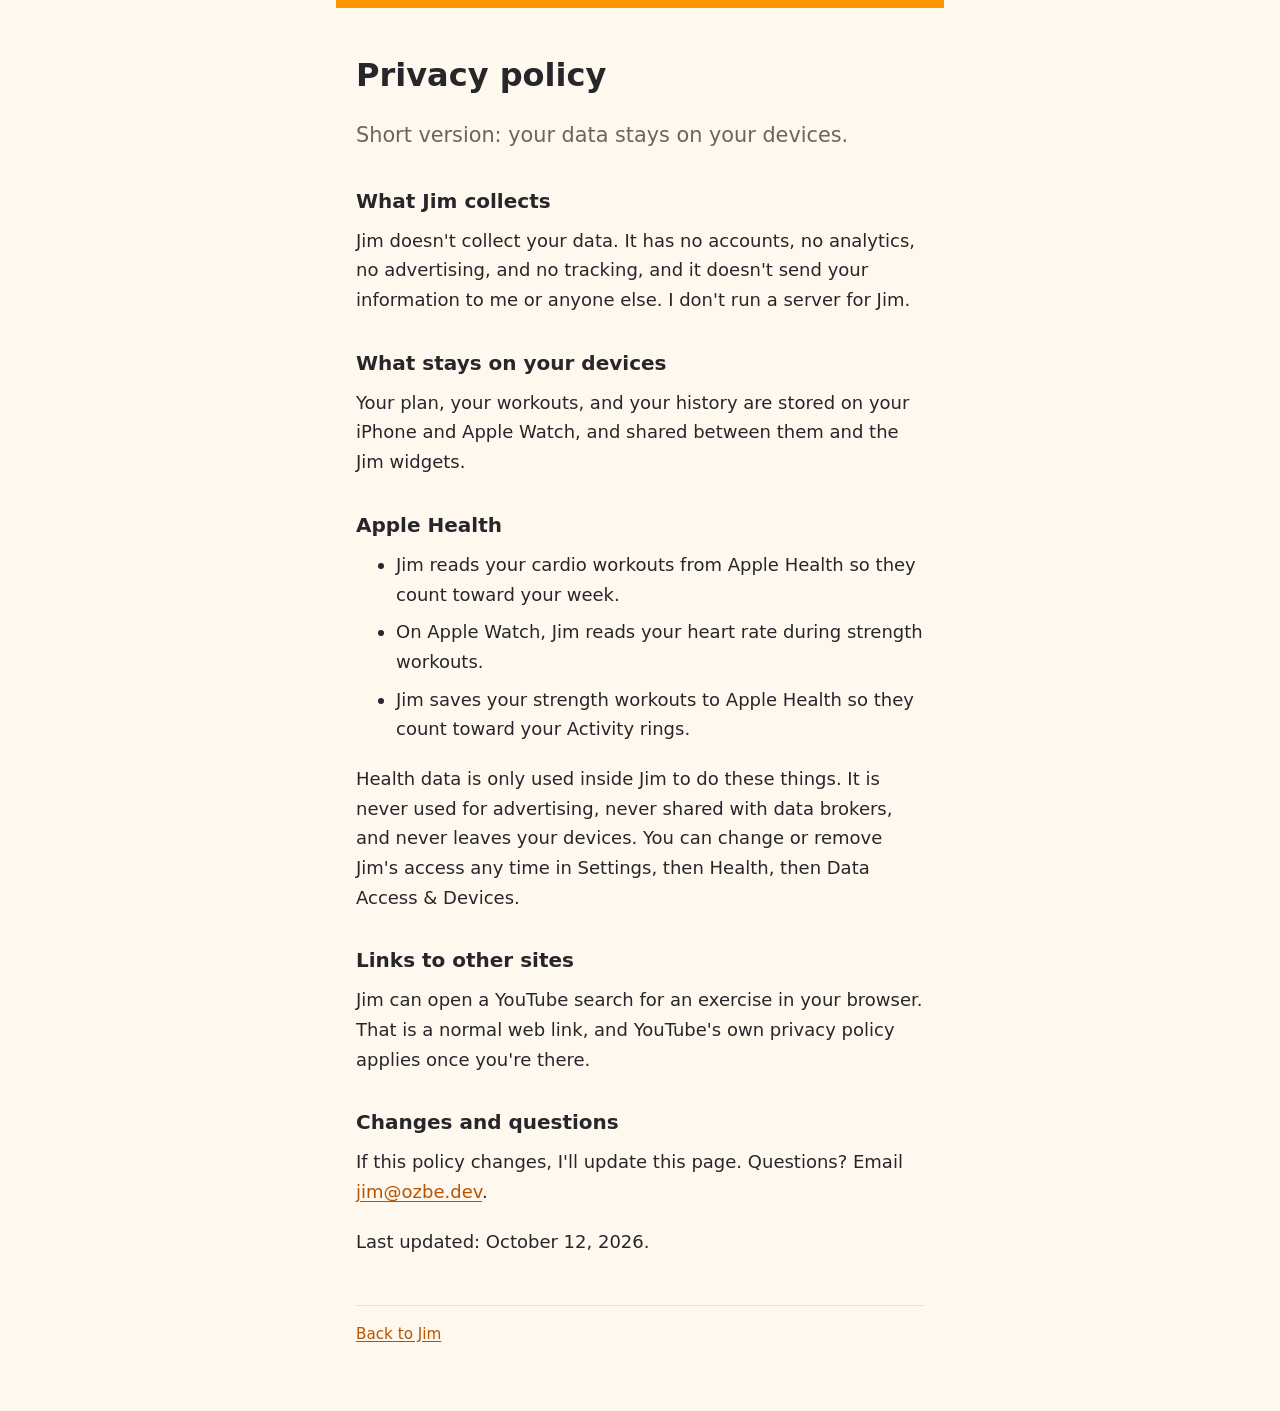
==== privacy/index.html @ 7c44f8ca "Add Jim site: home, support and privacy policy Claude-Session: https://claude.ai/code/session_01GT8V" ====
<!doctype html>
<html lang="en">
<head>
  <meta charset="utf-8">
  <meta name="viewport" content="width=device-width, initial-scale=1">
  <title>Jim Privacy Policy</title>
  <meta name="description" content="What Jim does and doesn't do with your data.">
  <meta property="og:site_name" content="Jim">
  <meta property="og:title" content="Jim Privacy Policy">
  <meta property="og:description" content="What Jim does and doesn't do with your data.">
  <link rel="icon" href="../icon.png">
  <link rel="stylesheet" href="../style.css">
</head>
<body>
  <main>
    <h1>Privacy policy</h1>
    <p class="lede">Short version: your data stays on your devices.</p>
    <h2>What Jim collects</h2>
    <p>Jim doesn't collect your data. It has no accounts, no analytics, no advertising, and no tracking, and it doesn't send your information to me or anyone else. I don't run a server for Jim.</p>
    <h2>What stays on your devices</h2>
    <p>Your plan, your workouts, and your history are stored on your iPhone and Apple Watch, and shared between them and the Jim widgets.</p>
    <h2>Apple Health</h2>
    <ul>
      <li>Jim reads your cardio workouts from Apple Health so they count toward your week.</li>
      <li>On Apple Watch, Jim reads your heart rate during strength workouts.</li>
      <li>Jim saves your strength workouts to Apple Health so they count toward your Activity rings.</li>
    </ul>
    <p>Health data is only used inside Jim to do these things. It is never used for advertising, never shared with data brokers, and never leaves your devices. You can change or remove Jim's access any time in Settings, then Health, then Data Access &amp; Devices.</p>
    <h2>Links to other sites</h2>
    <p>Jim can open a YouTube search for an exercise in your browser. That is a normal web link, and YouTube's own privacy policy applies once you're there.</p>
    <h2>Changes and questions</h2>
    <p>If this policy changes, I'll update this page. Questions? Email <a href="mailto:jim@ozbe.dev">jim@ozbe.dev</a>.</p>
    <p>Last updated: October 12, 2026.</p>
    <footer><a href="../">Back to Jim</a></footer>
  </main>
</body>
</html>
---- style.css ----
:root {
  color-scheme: light dark;
  --bg: #fff8ee;
  --fg: #26262b;
  --muted: #6b6560;
  --link: #b85400;
  --accent: #ff9500;
  --rule: #ecdfcb;
}
@media (prefers-color-scheme: dark) {
  :root {
    --bg: #1f1f24;
    --fg: #f6efe4;
    --muted: #a8a29a;
    --link: #ff9f0a;
    --rule: #34343b;
  }
}
* { box-sizing: border-box; }
body {
  margin: 0;
  background: var(--bg);
  color: var(--fg);
  font: 1.125rem/1.65 ui-rounded, "SF Pro Rounded", -apple-system, system-ui, sans-serif;
  -webkit-text-size-adjust: 100%;
}
main { max-width: 38rem; margin: 0 auto; padding: 3rem 1.25rem 4rem; border-top: .5rem solid var(--accent); }
h1 { font-size: 2rem; line-height: 1.2; margin: 0 0 1.5rem; }
h2 { font-size: 1.25rem; margin: 2rem 0 .5rem; }
p, ul { margin: 0 0 1.25rem; }
li { margin-bottom: .5rem; }
a { color: var(--link); text-underline-offset: .15em; }
.icon { width: 5rem; height: 5rem; border-radius: 22%; display: block; margin-bottom: 1.25rem; }
.lede { font-size: 1.3rem; color: var(--muted); }
footer { margin-top: 3rem; padding-top: 1rem; border-top: 1px solid var(--rule); color: var(--muted); font-size: .95rem; }
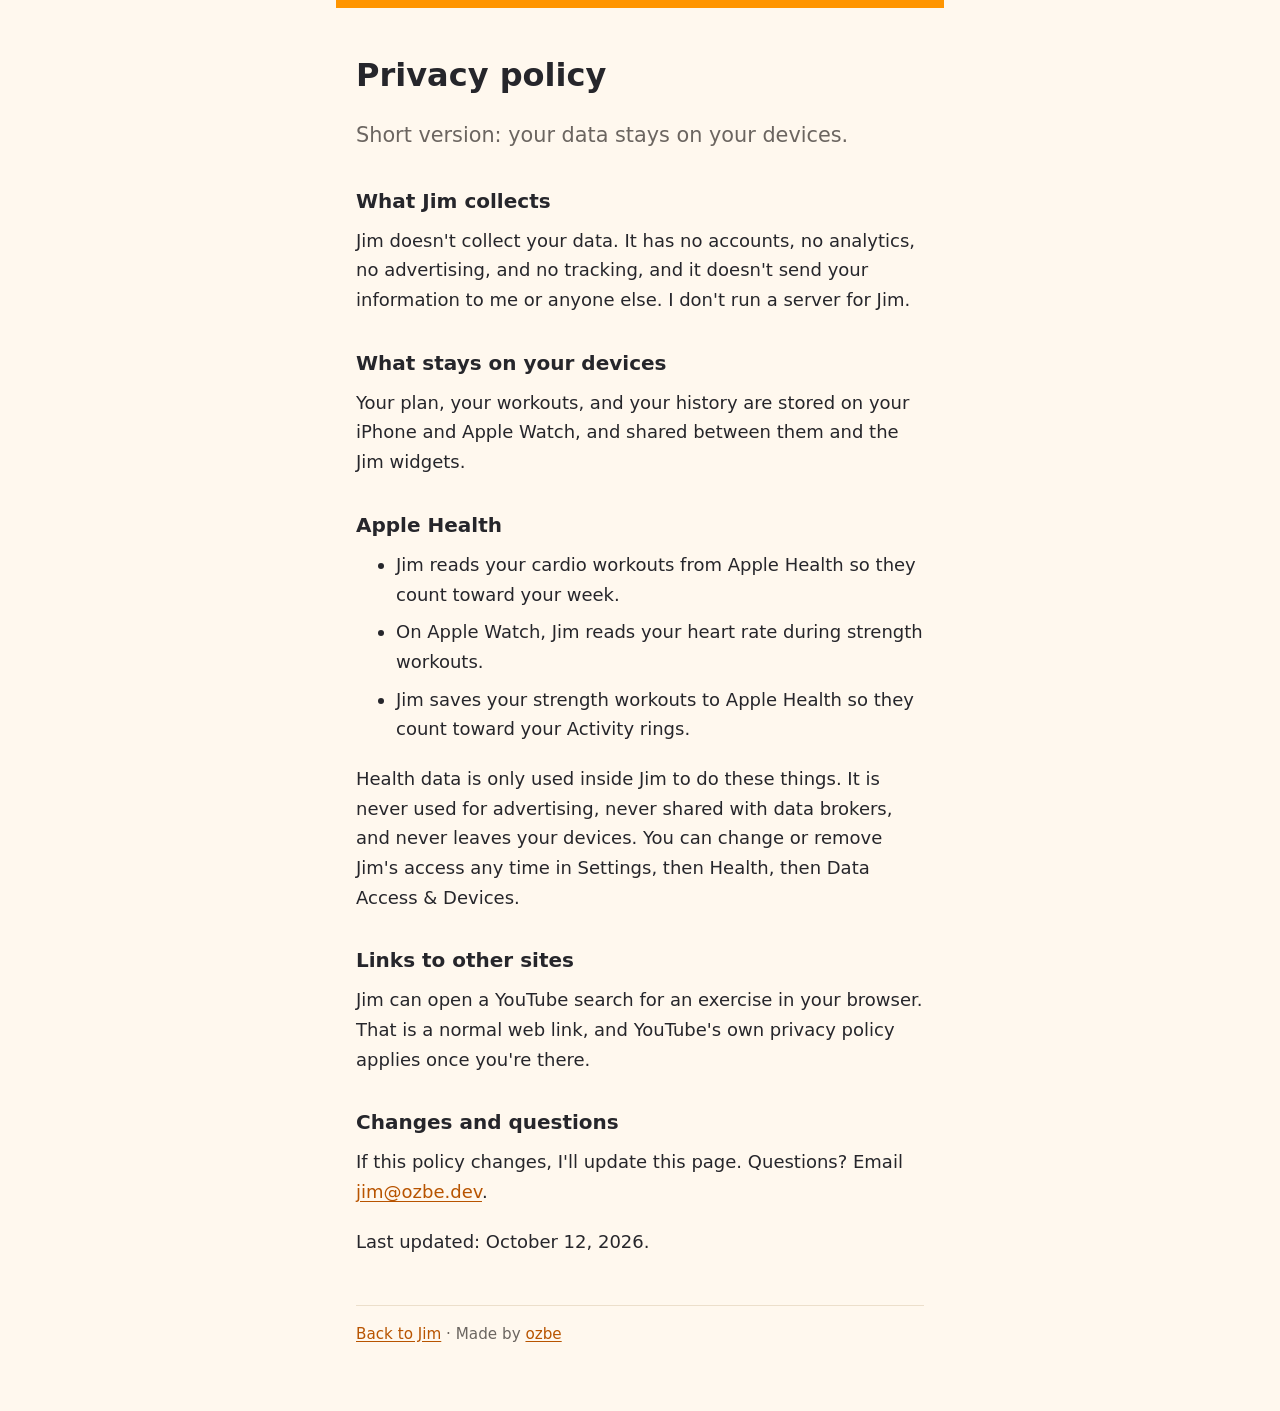
==== commit 0cc2818e: "Footer links to ozbe.dev: Made by ozbe, on every page Claude-Session: https://claude.ai/code/session" ====
--- a/privacy/index.html
+++ b/privacy/index.html
@@ -8,6 +8,7 @@
   <meta property="og:site_name" content="Jim">
   <meta property="og:title" content="Jim Privacy Policy">
   <meta property="og:description" content="What Jim does and doesn't do with your data.">
+  <link rel="canonical" href="https://jim.ozbe.dev/privacy/">
   <link rel="icon" href="../icon.png">
   <link rel="stylesheet" href="../style.css">
 </head>
@@ -31,7 +32,7 @@
     <h2>Changes and questions</h2>
     <p>If this policy changes, I'll update this page. Questions? Email <a href="mailto:jim@ozbe.dev">jim@ozbe.dev</a>.</p>
     <p>Last updated: October 12, 2026.</p>
-    <footer><a href="../">Back to Jim</a></footer>
+    <footer><a href="../">Back to Jim</a> · Made by <a href="https://ozbe.dev/" rel="author">ozbe</a></footer>
   </main>
 </body>
 </html>
--- a/style.css
+++ b/style.css
@@ -32,4 +32,7 @@
 a { color: var(--link); text-underline-offset: .15em; }
 .icon { width: 5rem; height: 5rem; border-radius: 22%; display: block; margin-bottom: 1.25rem; }
 .lede { font-size: 1.3rem; color: var(--muted); }
+.beta { margin: 1.75rem 0; }
+.button { display: inline-block; padding: .6rem 1.25rem; border-radius: 999px; background: var(--accent); color: #26262b; font-weight: 600; text-decoration: none; }
+.note { display: inline-block; margin-top: .5rem; color: var(--muted); font-size: .95rem; }
 footer { margin-top: 3rem; padding-top: 1rem; border-top: 1px solid var(--rule); color: var(--muted); font-size: .95rem; }
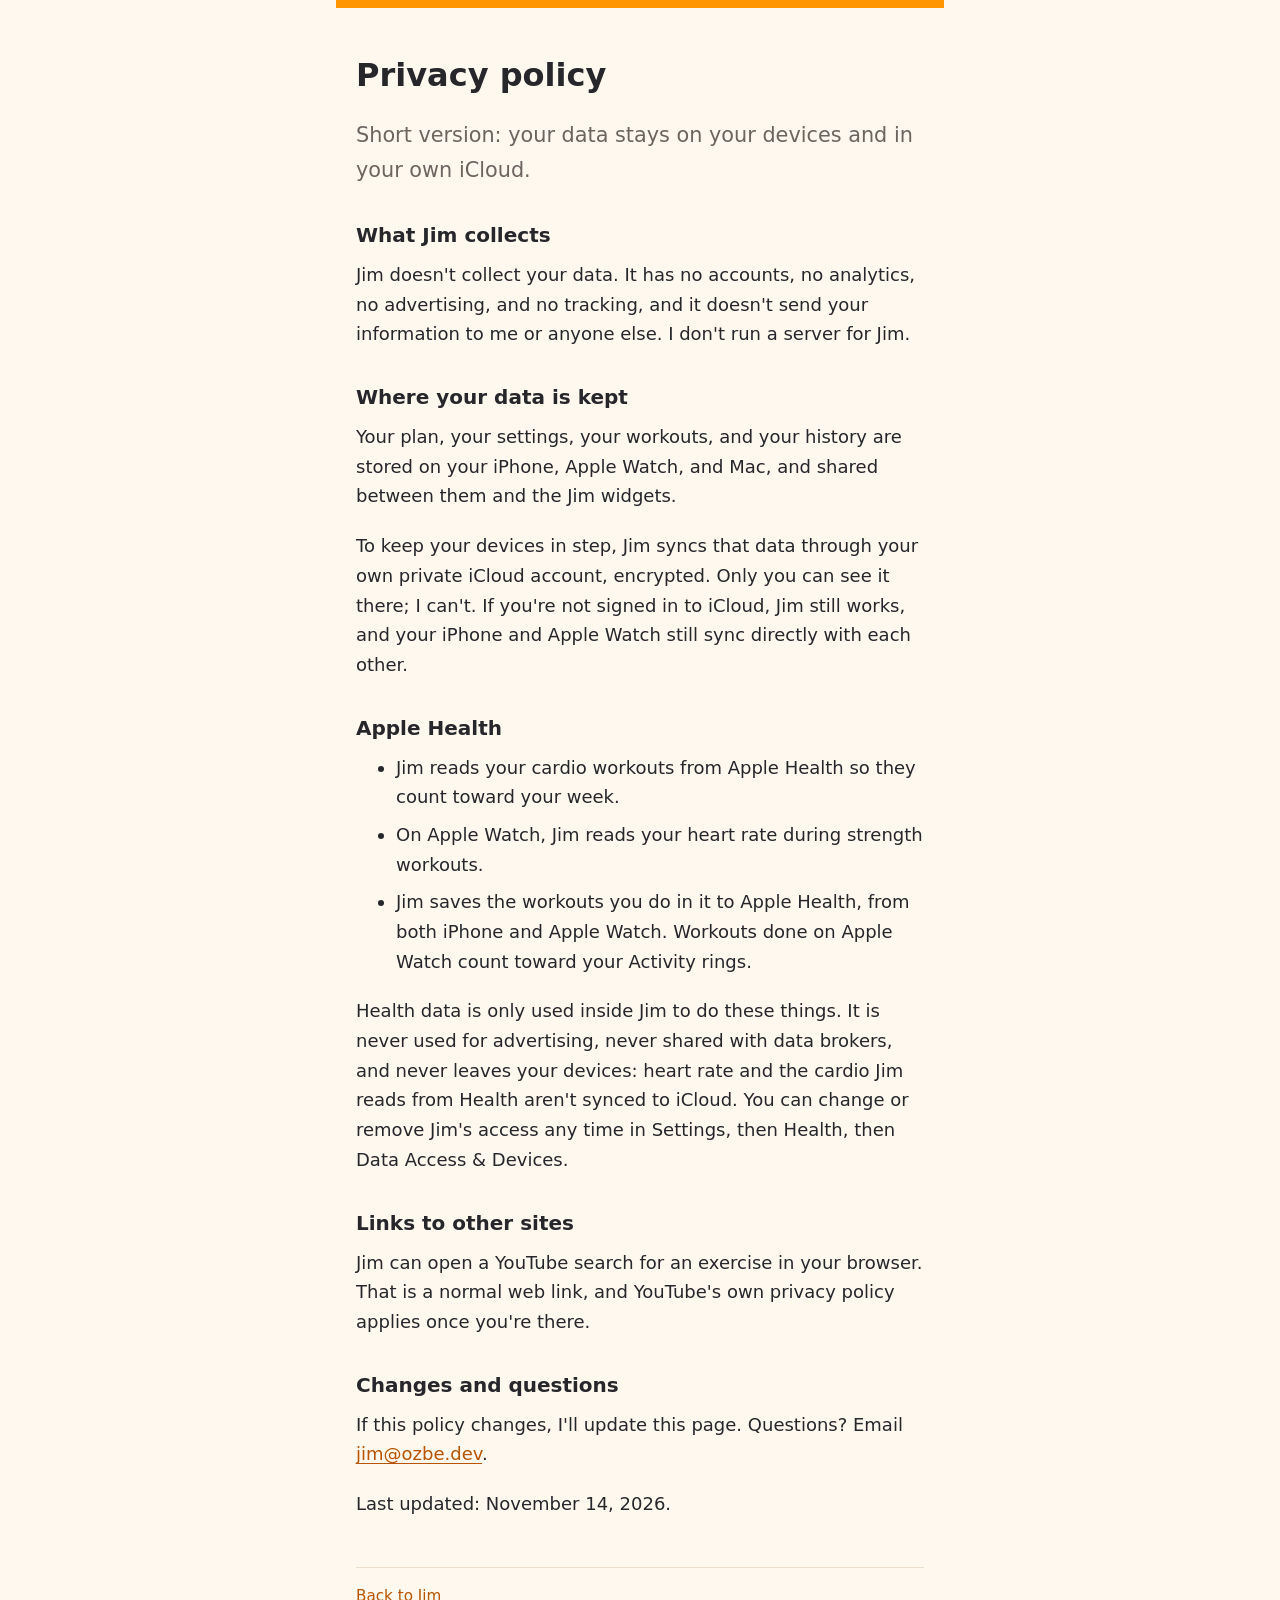
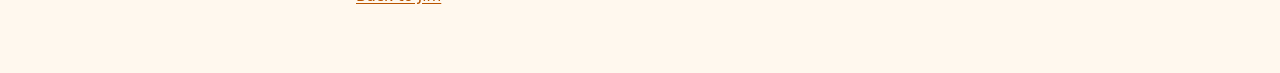
==== commit f3a4fa74: "Cover iCloud sync, the Mac app and phone workouts in the privacy policy; add a safety note to suppor" ====
--- a/privacy/index.html
+++ b/privacy/index.html
@@ -15,24 +15,25 @@
 <body>
   <main>
     <h1>Privacy policy</h1>
-    <p class="lede">Short version: your data stays on your devices.</p>
+    <p class="lede">Short version: your data stays on your devices and in your own iCloud.</p>
     <h2>What Jim collects</h2>
     <p>Jim doesn't collect your data. It has no accounts, no analytics, no advertising, and no tracking, and it doesn't send your information to me or anyone else. I don't run a server for Jim.</p>
-    <h2>What stays on your devices</h2>
-    <p>Your plan, your workouts, and your history are stored on your iPhone and Apple Watch, and shared between them and the Jim widgets.</p>
+    <h2>Where your data is kept</h2>
+    <p>Your plan, your settings, your workouts, and your history are stored on your iPhone, Apple Watch, and Mac, and shared between them and the Jim widgets.</p>
+    <p>To keep your devices in step, Jim syncs that data through your own private iCloud account, encrypted. Only you can see it there; I can't. If you're not signed in to iCloud, Jim still works, and your iPhone and Apple Watch still sync directly with each other.</p>
     <h2>Apple Health</h2>
     <ul>
       <li>Jim reads your cardio workouts from Apple Health so they count toward your week.</li>
       <li>On Apple Watch, Jim reads your heart rate during strength workouts.</li>
-      <li>Jim saves your strength workouts to Apple Health so they count toward your Activity rings.</li>
+      <li>Jim saves the workouts you do in it to Apple Health, from both iPhone and Apple Watch. Workouts done on Apple Watch count toward your Activity rings.</li>
     </ul>
-    <p>Health data is only used inside Jim to do these things. It is never used for advertising, never shared with data brokers, and never leaves your devices. You can change or remove Jim's access any time in Settings, then Health, then Data Access &amp; Devices.</p>
+    <p>Health data is only used inside Jim to do these things. It is never used for advertising, never shared with data brokers, and never leaves your devices: heart rate and the cardio Jim reads from Health aren't synced to iCloud. You can change or remove Jim's access any time in Settings, then Health, then Data Access &amp; Devices.</p>
     <h2>Links to other sites</h2>
     <p>Jim can open a YouTube search for an exercise in your browser. That is a normal web link, and YouTube's own privacy policy applies once you're there.</p>
     <h2>Changes and questions</h2>
     <p>If this policy changes, I'll update this page. Questions? Email <a href="mailto:jim@ozbe.dev">jim@ozbe.dev</a>.</p>
-    <p>Last updated: October 12, 2026.</p>
-    <footer><a href="../">Back to Jim</a> · Made by <a href="https://ozbe.dev/" rel="author">ozbe</a></footer>
+    <p>Last updated: November 14, 2026.</p>
+    <footer><a href="../">Back to Jim</a></footer>
   </main>
 </body>
 </html>
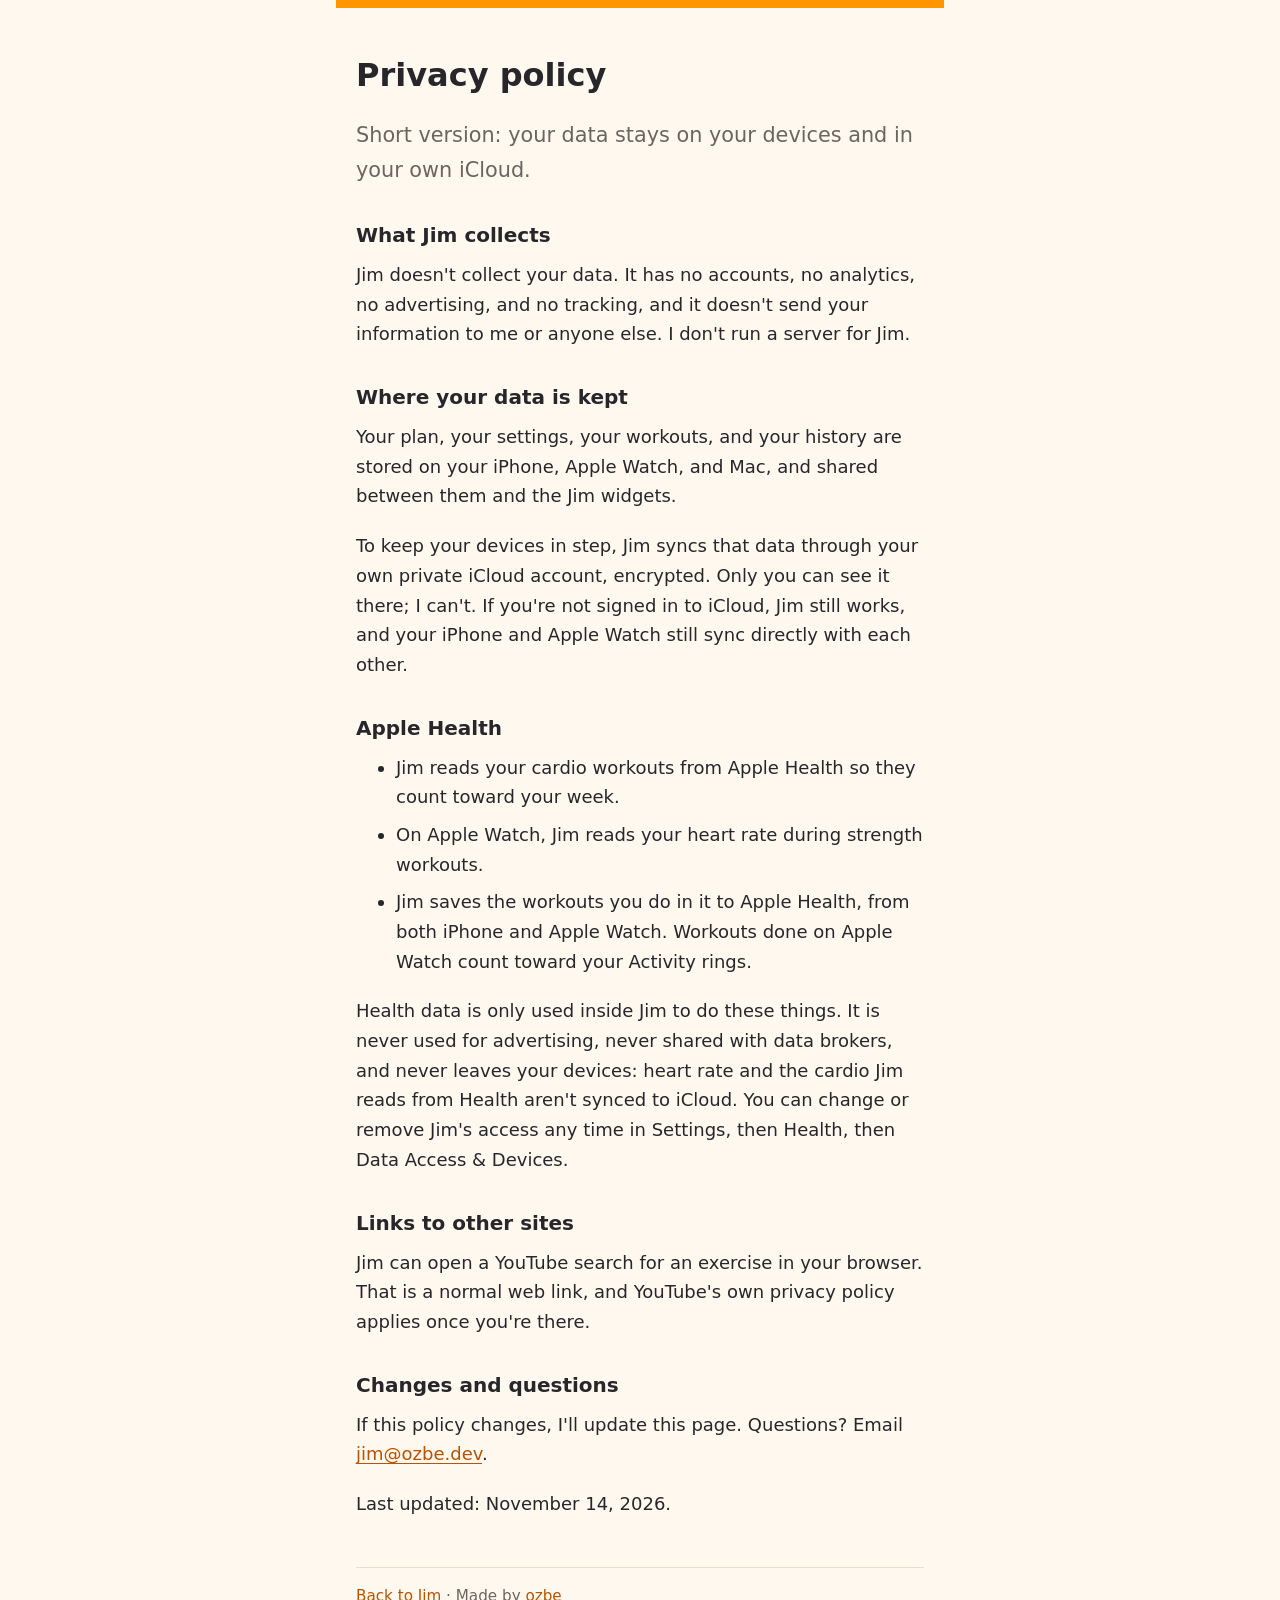
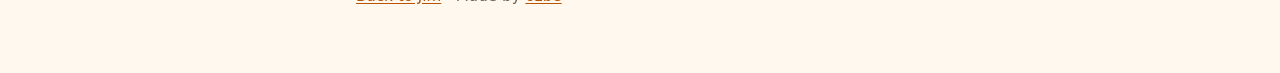
==== commit 0bbe3958: "Merge health-icloud-safety (privacy policy and support updates) Claude-Session: https://claude.ai/co" ====
--- a/privacy/index.html
+++ b/privacy/index.html
@@ -33,7 +33,7 @@
     <h2>Changes and questions</h2>
     <p>If this policy changes, I'll update this page. Questions? Email <a href="mailto:jim@ozbe.dev">jim@ozbe.dev</a>.</p>
     <p>Last updated: November 14, 2026.</p>
-    <footer><a href="../">Back to Jim</a></footer>
+    <footer><a href="../">Back to Jim</a> · Made by <a href="https://ozbe.dev/" rel="author">ozbe</a></footer>
   </main>
 </body>
 </html>
--- a/style.css
+++ b/style.css
@@ -36,3 +36,6 @@
 .button { display: inline-block; padding: .6rem 1.25rem; border-radius: 999px; background: var(--accent); color: #26262b; font-weight: 600; text-decoration: none; }
 .note { display: inline-block; margin-top: .5rem; color: var(--muted); font-size: .95rem; }
 footer { margin-top: 3rem; padding-top: 1rem; border-top: 1px solid var(--rule); color: var(--muted); font-size: .95rem; }
+.exercises { padding-left: 1.25rem; margin: 1rem 0 1.5rem; }
+.exercises li { margin-bottom: .75rem; }
+.exercises .note { display: block; margin-top: .1rem; }
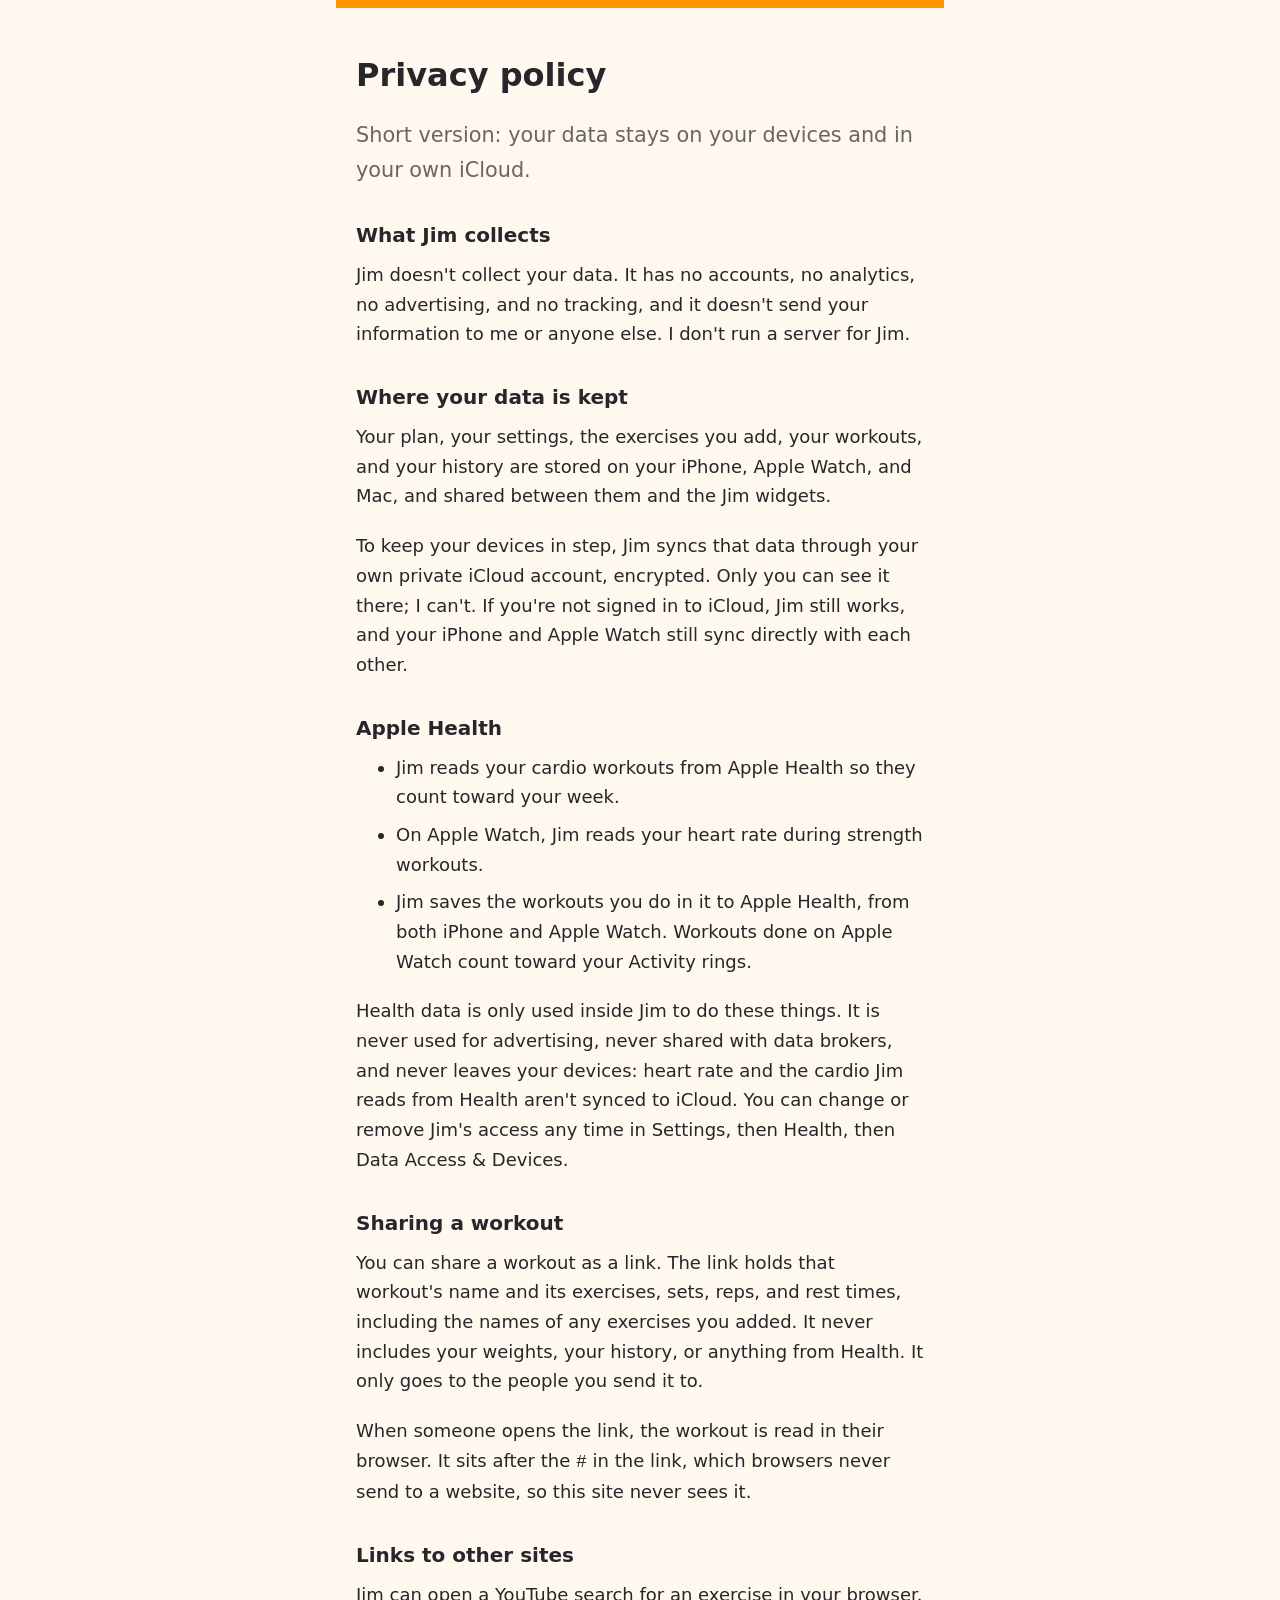
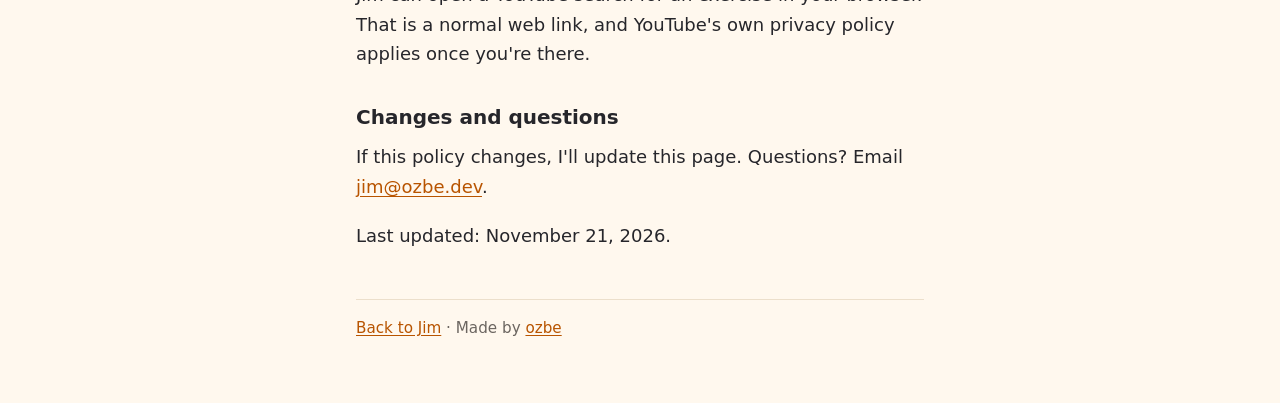
==== commit 26660183: "Cover shared workout links and your own exercises in the privacy policy; mention both on the home pa" ====
--- a/privacy/index.html
+++ b/privacy/index.html
@@ -19,7 +19,7 @@
     <h2>What Jim collects</h2>
     <p>Jim doesn't collect your data. It has no accounts, no analytics, no advertising, and no tracking, and it doesn't send your information to me or anyone else. I don't run a server for Jim.</p>
     <h2>Where your data is kept</h2>
-    <p>Your plan, your settings, your workouts, and your history are stored on your iPhone, Apple Watch, and Mac, and shared between them and the Jim widgets.</p>
+    <p>Your plan, your settings, the exercises you add, your workouts, and your history are stored on your iPhone, Apple Watch, and Mac, and shared between them and the Jim widgets.</p>
     <p>To keep your devices in step, Jim syncs that data through your own private iCloud account, encrypted. Only you can see it there; I can't. If you're not signed in to iCloud, Jim still works, and your iPhone and Apple Watch still sync directly with each other.</p>
     <h2>Apple Health</h2>
     <ul>
@@ -28,11 +28,14 @@
       <li>Jim saves the workouts you do in it to Apple Health, from both iPhone and Apple Watch. Workouts done on Apple Watch count toward your Activity rings.</li>
     </ul>
     <p>Health data is only used inside Jim to do these things. It is never used for advertising, never shared with data brokers, and never leaves your devices: heart rate and the cardio Jim reads from Health aren't synced to iCloud. You can change or remove Jim's access any time in Settings, then Health, then Data Access &amp; Devices.</p>
+    <h2>Sharing a workout</h2>
+    <p>You can share a workout as a link. The link holds that workout's name and its exercises, sets, reps, and rest times, including the names of any exercises you added. It never includes your weights, your history, or anything from Health. It only goes to the people you send it to.</p>
+    <p>When someone opens the link, the workout is read in their browser. It sits after the <code>#</code> in the link, which browsers never send to a website, so this site never sees it.</p>
     <h2>Links to other sites</h2>
     <p>Jim can open a YouTube search for an exercise in your browser. That is a normal web link, and YouTube's own privacy policy applies once you're there.</p>
     <h2>Changes and questions</h2>
     <p>If this policy changes, I'll update this page. Questions? Email <a href="mailto:jim@ozbe.dev">jim@ozbe.dev</a>.</p>
-    <p>Last updated: November 14, 2026.</p>
+    <p>Last updated: November 21, 2026.</p>
     <footer><a href="../">Back to Jim</a> · Made by <a href="https://ozbe.dev/" rel="author">ozbe</a></footer>
   </main>
 </body>
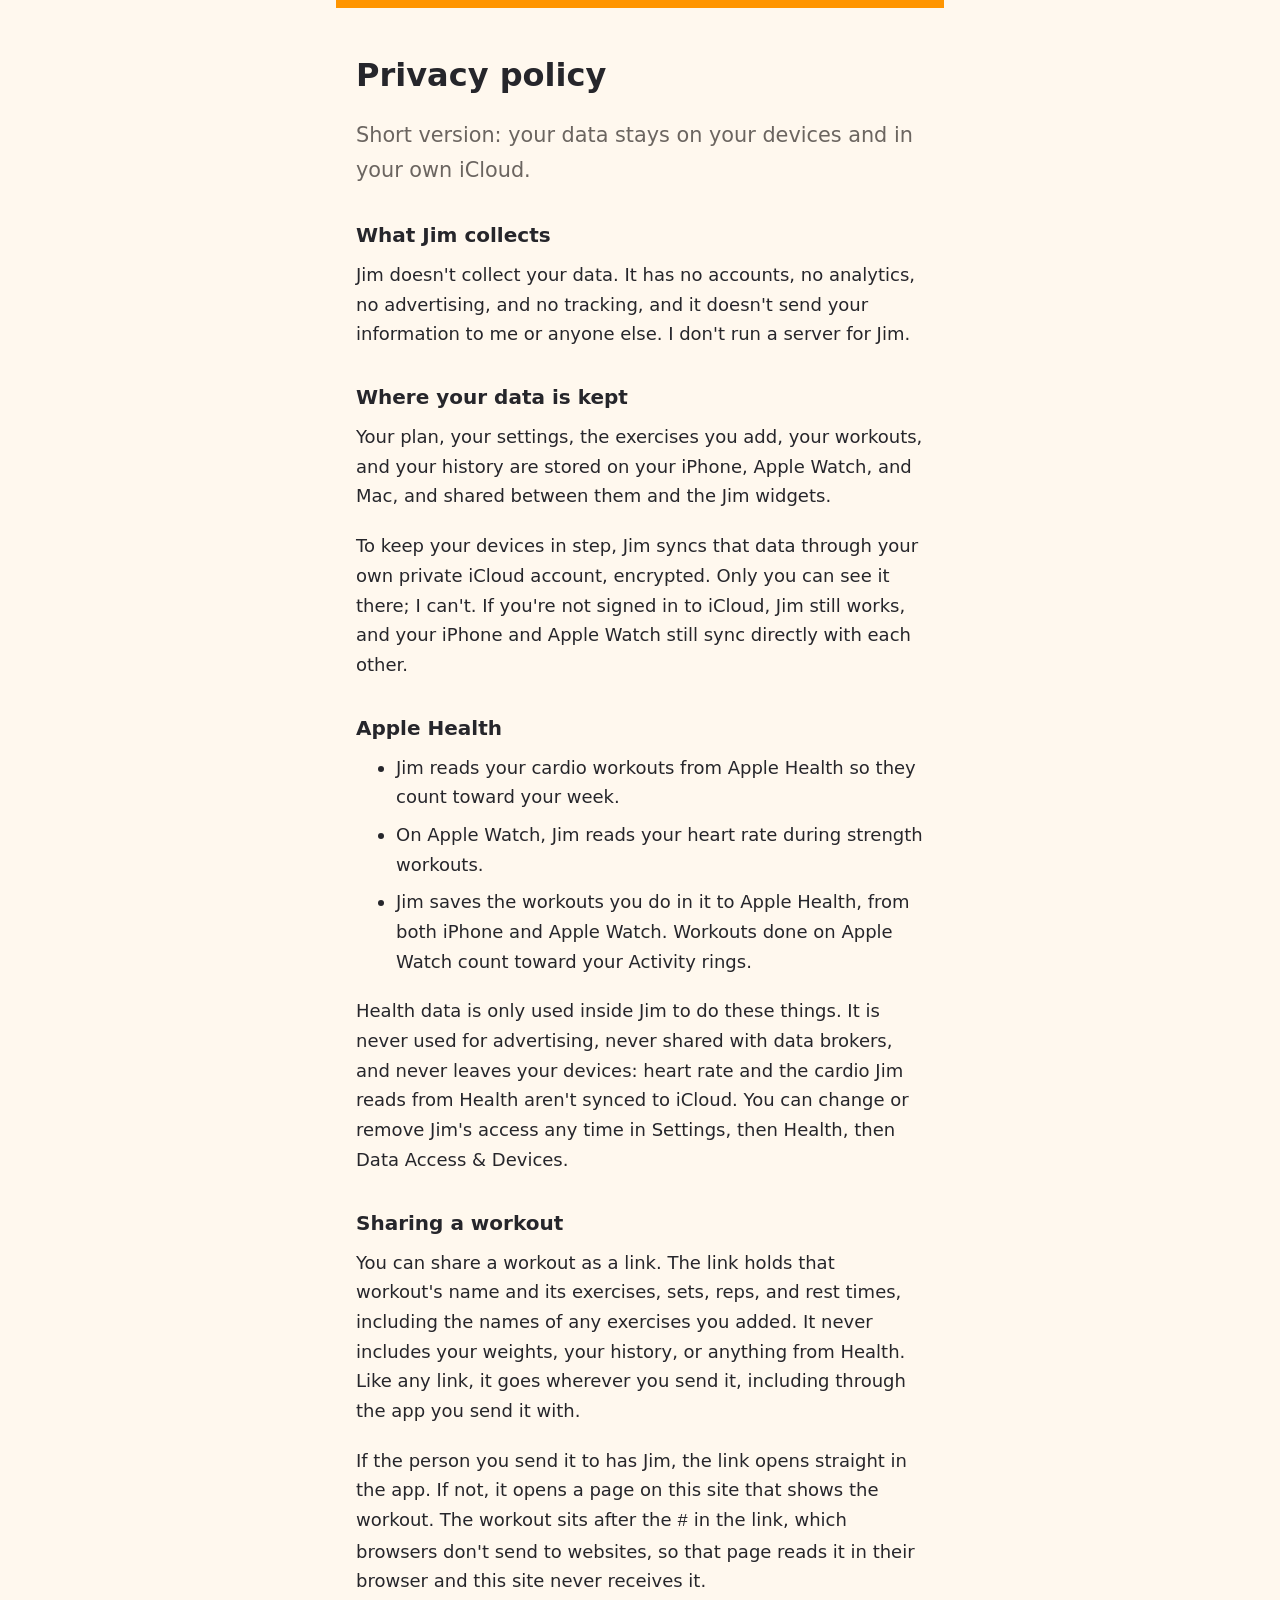
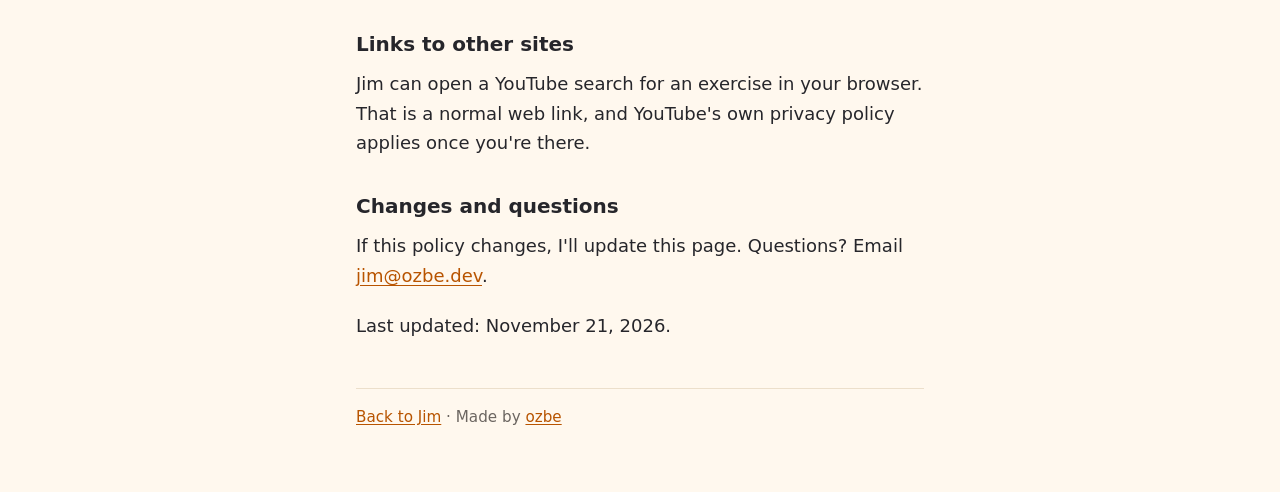
==== commit 4abd2642: "Say exactly where a shared workout link goes Claude-Session: https://claude.ai/code/session_01ShGyWr" ====
--- a/privacy/index.html
+++ b/privacy/index.html
@@ -29,8 +29,8 @@
     </ul>
     <p>Health data is only used inside Jim to do these things. It is never used for advertising, never shared with data brokers, and never leaves your devices: heart rate and the cardio Jim reads from Health aren't synced to iCloud. You can change or remove Jim's access any time in Settings, then Health, then Data Access &amp; Devices.</p>
     <h2>Sharing a workout</h2>
-    <p>You can share a workout as a link. The link holds that workout's name and its exercises, sets, reps, and rest times, including the names of any exercises you added. It never includes your weights, your history, or anything from Health. It only goes to the people you send it to.</p>
-    <p>When someone opens the link, the workout is read in their browser. It sits after the <code>#</code> in the link, which browsers never send to a website, so this site never sees it.</p>
+    <p>You can share a workout as a link. The link holds that workout's name and its exercises, sets, reps, and rest times, including the names of any exercises you added. It never includes your weights, your history, or anything from Health. Like any link, it goes wherever you send it, including through the app you send it with.</p>
+    <p>If the person you send it to has Jim, the link opens straight in the app. If not, it opens a page on this site that shows the workout. The workout sits after the <code>#</code> in the link, which browsers don't send to websites, so that page reads it in their browser and this site never receives it.</p>
     <h2>Links to other sites</h2>
     <p>Jim can open a YouTube search for an exercise in your browser. That is a normal web link, and YouTube's own privacy policy applies once you're there.</p>
     <h2>Changes and questions</h2>
